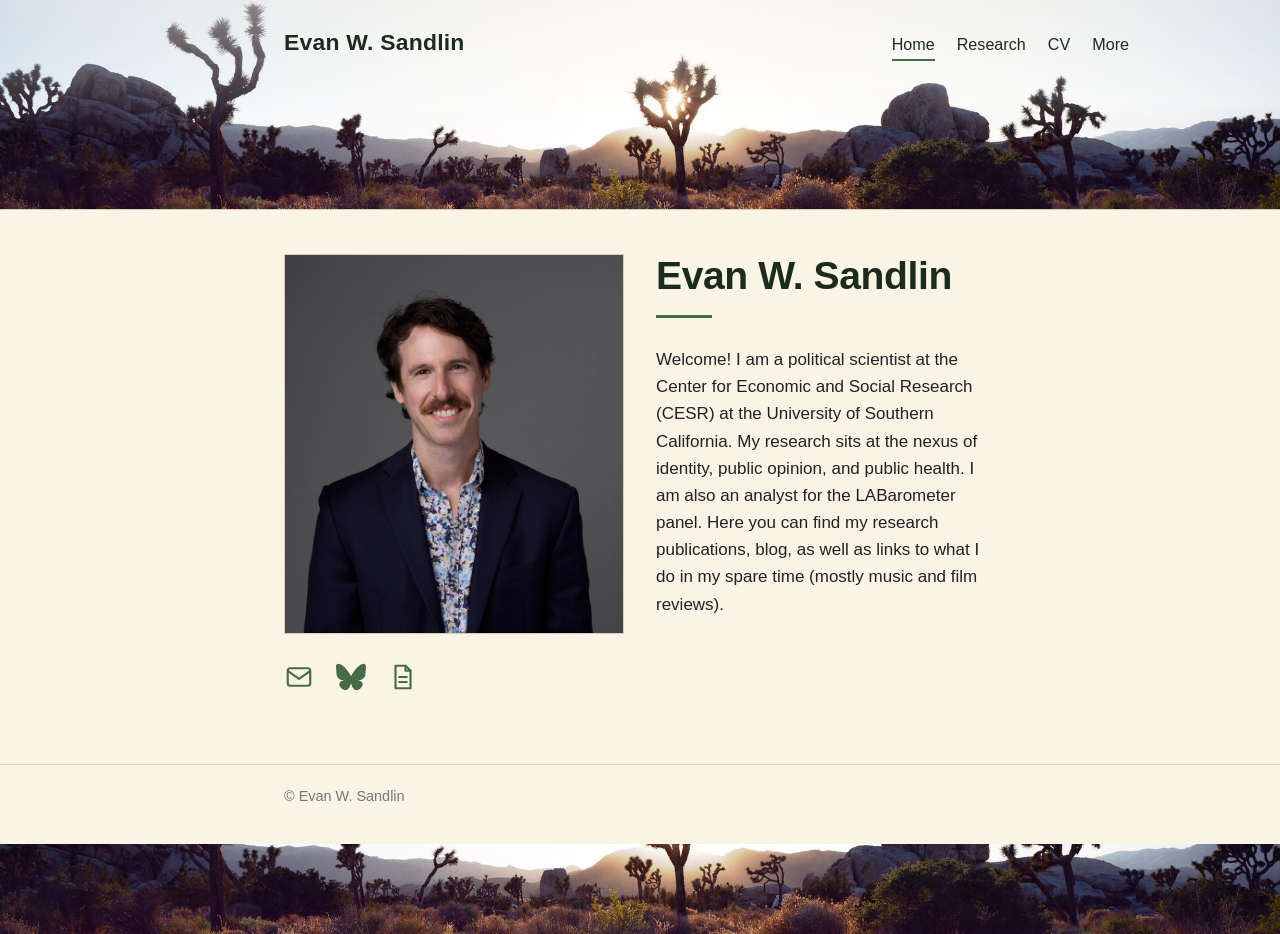
==== index.html @ f2b73f2e "Initial version of personal website Home, research, CV, and more pages; photo header and footer bann" ====
<!DOCTYPE html>
<html lang="en">
<head>
  <meta charset="utf-8">
  <meta name="viewport" content="width=device-width, initial-scale=1">
  <title>Evan W. Sandlin</title>
  <meta name="description" content="Evan W. Sandlin is a political scientist and research manager at the Center for Economic and Social Research, University of Southern California.">
  <link rel="stylesheet" href="/css/style.css">
</head>
<body>
  <header class="site-header">
    <div class="wrap">
      <a class="site-name" href="/">Evan W. Sandlin</a>
      <nav>
        <a href="/" aria-current="page">Home</a>
        <a href="/research/">Research</a>
        <a href="/cv/">CV</a>
        <a href="/more/">More</a>
      </nav>
    </div>
  </header>

  <main>
    <div class="wrap">
      <div class="intro">
        <!-- To change the photo, replace images/headshot.jpg (same file name). -->
        <img src="/images/headshot.jpg" alt="Headshot of Evan W. Sandlin" onerror="this.onerror=null;this.src='/images/headshot-placeholder.svg';">
        <div>
          <h1>Evan W. Sandlin</h1>
          <p>Welcome! I am a political scientist at the Center for Economic and Social Research (CESR) at the University of Southern California. My research sits at the nexus of identity, public opinion, and public health. I am also an analyst for the LABarometer panel. Here you can find my research publications, blog, as well as links to what I do in my spare time (mostly music and film reviews).</p>
        </div>
      </div>

      <div class="icons">
        <a class="icon-link" href="mailto:esandlin@usc.edu" aria-label="Email" title="Email"><svg class="stroke" viewBox="0 0 24 24" aria-hidden="true" focusable="false"><rect x="3" y="5" width="18" height="14" rx="2"/><path d="M3.5 7.5l8.5 6 8.5-6"/></svg></a>
        <a class="icon-link" href="https://bsky.app/profile/ewsandlin.bsky.social" aria-label="Bluesky" title="Bluesky"><svg viewBox="0 0 24 24" aria-hidden="true" focusable="false"><path d="M5.202 2.857C7.954 4.922 10.913 9.11 12 11.358c1.087-2.247 4.046-6.436 6.798-8.501C20.783 1.366 24 .213 24 3.883c0 .732-.42 6.156-.667 7.037-.856 3.061-3.978 3.842-6.755 3.37 4.854.826 6.089 3.562 3.422 6.299-5.065 5.196-7.28-1.304-7.847-2.97-.104-.305-.152-.448-.153-.327 0-.121-.05.022-.153.327-.568 1.666-2.782 8.166-7.847 2.97-2.667-2.737-1.432-5.473 3.422-6.3-2.777.473-5.899-.308-6.755-3.369C.42 10.04 0 4.615 0 3.883c0-3.67 3.217-2.517 5.202-1.026"/></svg></a>
        <a class="icon-link" href="/cv/" aria-label="CV" title="CV"><svg class="stroke" viewBox="0 0 24 24" aria-hidden="true" focusable="false"><path d="M6 3h8l4 4v14H6z"/><path d="M14 3v4h4M9 12h6M9 16h6"/></svg></a>
      </div>
    </div>
  </main>

  <footer class="site-footer">
    <div class="wrap">&copy; Evan W. Sandlin</div>
  </footer>
  <img class="banner banner-bottom" src="/images/banner-bottom.jpg" alt="" width="2000" height="200">
</body>
</html>
---- css/style.css ----
/* Site-wide styles. Plain white academic look, Arial throughout. */

*, *::before, *::after { box-sizing: border-box; }

html { font-size: 17px; }

body {
  margin: 0;
  background: #f9f4e6;
  color: #222222;
  font-family: Arial, Helvetica, sans-serif;
  line-height: 1.6;
}

a { color: #476b45; text-decoration: none; }
a:hover, a:focus { text-decoration: underline; }

.wrap {
  max-width: 760px;
  margin: 0 auto;
  padding: 0 24px;
}

/* ---------- Header / navigation ---------- */
.site-header {
  /* The photo is the header background; a soft cream fade at the top keeps the name and menu readable. */
  height: 210px;
  padding: 28px 0 0;
  background:
    linear-gradient(rgba(249, 244, 230, 0.55), rgba(249, 244, 230, 0) 65%),
    url("/images/banner-top.jpg") 50% 62% / cover no-repeat;
  border-bottom: 1px solid #d9cfb6;
}
.site-header .wrap {
  display: flex;
  flex-wrap: wrap;
  justify-content: space-between;
  align-items: baseline;
  gap: 12px 32px;
}
.site-name {
  font-size: 1.35rem;
  font-weight: bold;
  color: #1d2b1c;
  letter-spacing: 0.01em;
  line-height: 1.25;
}
.site-name:hover { text-decoration: none; }
/* SHIFT-NAV: on wider windows, slide the menu right (up to 160px) so it clears the sun in the photo. */
nav { display: flex; flex-wrap: wrap; line-height: 1.4; }
.site-header nav { margin-right: calc(-1 * clamp(0px, (100vw - 900px) * 0.35, 160px)); }
nav a {
  margin-left: 22px;
  font-size: 0.95rem;
  color: #1d2b1c;
  padding-bottom: 3px;
}
nav a:first-child { margin-left: 0; }
nav a:hover { color: #476b45; text-decoration: none; }
nav a[aria-current="page"] {
  color: #1d2b1c;
  border-bottom: 2px solid #476b45;
}

/* ---------- Main content ---------- */
main { padding: 44px 0 64px; min-height: 60vh; }

/* Page titles: large, dark green-black, with a short accent rule beneath. */
h1 {
  font-size: 2.3rem;
  font-weight: bold;
  color: #1d2b1c;
  margin: 0 0 28px;
  line-height: 1.15;
  letter-spacing: -0.01em;
}
h1::after {
  content: "";
  display: block;
  width: 56px;
  height: 3px;
  background: #476b45;
  margin-top: 16px;
}
/* Section headings: small spaced capitals in the accent color, clearly separate from titles and body text. */
h2 {
  font-size: 0.82rem;
  font-weight: bold;
  text-transform: uppercase;
  letter-spacing: 0.1em;
  color: #476b45;
  margin: 44px 0 16px;
}
p { margin: 0 0 16px; }

/* ---------- Home ---------- */
.intro {
  display: flex;
  gap: 32px;
  align-items: stretch;
}
.intro img {
  width: 340px;
  align-self: stretch;   /* photo runs from the top of the name to the bottom of the bio */
  height: auto;
  min-height: 0;
  object-fit: cover;
  object-position: center top;
  flex-shrink: 0;
  border: 1px solid #d9cfb6;
}

/* ---------- Research ---------- */
.pub {
  padding: 20px 0;
  border-top: 1px solid #e2d8c0;
}
.pub:first-of-type { border-top: none; padding-top: 0; }
.pub .title { font-weight: bold; color: #111111; margin: 0 0 2px; }
.pub .meta { color: #555555; font-size: 0.93rem; margin: 0 0 8px; }
.pub .abstract { font-size: 0.95rem; margin: 0 0 8px; }
.pub .pub-link { font-size: 0.93rem; }
.pub details { margin: 0 0 8px; }
.pub summary { cursor: pointer; font-size: 0.93rem; color: #476b45; }
.pub summary:hover { text-decoration: underline; }
.pub details .abstract { margin: 8px 0 0; }
.pub .missing { color: #8a7a55; font-style: italic; }
.plain { margin: 0 0 12px; font-size: 0.97rem; }
.plain .with { color: #555555; }

/* ---------- CV ---------- */
.cv-frame {
  width: 100%;
  height: 80vh;
  min-height: 520px;
  border: 1px solid #d9cfb6;
}
.cv-download { font-size: 0.95rem; margin-bottom: 14px; }

/* ---------- Blog ---------- */
.post {
  padding: 18px 0;
  border-top: 1px solid #e2d8c0;
}
.post:first-of-type { border-top: none; padding-top: 0; }
.post .date { color: #666666; font-size: 0.88rem; margin: 0 0 2px; }
.post .title { font-weight: bold; margin: 0 0 4px; }
.post .title a { color: #111111; }
.post .title a:hover { color: #476b45; }
.post .summary { font-size: 0.95rem; margin: 0; color: #333333; }

/* ---------- More ---------- */
.embed { width: 100%; border: 0; margin-top: 8px; }

/* ---------- Icon links (streaming services, social, email) ---------- */
.icons {
  display: flex;
  flex-wrap: wrap;
  align-items: center;
  gap: 22px;
  margin: 16px 0 8px;
}
.icon-link { display: inline-flex; width: 30px; height: 30px; color: #476b45; }
.icon-link:hover, .icon-link:focus-visible { color: #2d4a2c; text-decoration: none; }
.icon-link:focus-visible { outline: 2px solid #476b45; outline-offset: 4px; }
.icon-link svg { width: 100%; height: 100%; fill: currentColor; }
.icon-link svg.stroke { fill: none; stroke: currentColor; stroke-width: 1.7; stroke-linecap: round; stroke-linejoin: round; }
/* On the home page the icon row sits under the photo and bio. */
.intro + .icons { margin-top: 28px; }

/* ---------- Footer ---------- */
.site-footer {
  border-top: 1px solid #d9cfb6;
  padding: 20px 0 36px;
  color: #777777;
  font-size: 0.85rem;
}

/* ---------- Small screens ---------- */
@media (max-width: 640px) {
  html { font-size: 16px; }
  h1 { font-size: 1.9rem; }
  /* Phones: name and menu sit on plain cream; the photo is a strip underneath so the text never crosses the trees or sun. */
  .site-header {
    height: 225px;
    padding-top: 22px;
    background:
      linear-gradient(to bottom, #f9f4e6 0, #f9f4e6 84px, rgba(249, 244, 230, 0) 135px),
      url("/images/banner-top.jpg") 50% 100% / auto 150px no-repeat #f9f4e6;
  }
  .intro { flex-direction: column; gap: 20px; }
  .intro img { width: 100%; max-width: 300px; align-self: auto; aspect-ratio: 4 / 5; }
  .site-header .wrap { flex-direction: column; align-items: center; justify-content: flex-start; text-align: center; gap: 6px; }
  .site-header nav { justify-content: center; }
  nav a, nav a:first-child { margin: 0 9px; }
}

/* ---------- Recent reviews (Letterboxd) ---------- */
h3 {
  font-size: 0.95rem;
  font-weight: bold;
  color: #1d2b1c;
  margin: 24px 0 14px;
}
.reviews { list-style: none; margin: 0; padding: 0; }
.review {
  display: flex;
  gap: 18px;
  align-items: flex-start;
  padding: 18px 0;
  border-top: 1px solid #e2d8c0;
}
.review:first-child { border-top: none; padding-top: 0; }
.review .poster { flex-shrink: 0; }
.review img {
  display: block;
  width: 90px;
  height: auto;
  aspect-ratio: 2 / 3;
  object-fit: cover;
  border: 1px solid #d9cfb6;
  background: #efe8d4;
}
.review p { margin: 0; }
.film-title { font-weight: bold; }
.film-title a { color: #111111; }
.film-title a:hover { color: #476b45; }
.film-year { font-weight: normal; color: #666666; }
.film-meta { color: #666666; font-size: 0.85rem; margin: 2px 0 6px !important; }
.review-text { font-size: 0.95rem; }
.film-more { margin: 18px 0 0; font-size: 0.9rem; }
@media (max-width: 640px) {
  .review img { width: 64px; }
  .review { gap: 14px; }
}

/* ---------- Bottom photo banner ---------- */
.banner { display: block; width: 100%; object-fit: cover; }
.banner-bottom { height: 90px; object-position: 50% 50%; }
@media (max-width: 640px) {
  .banner-bottom { height: 60px; }
}
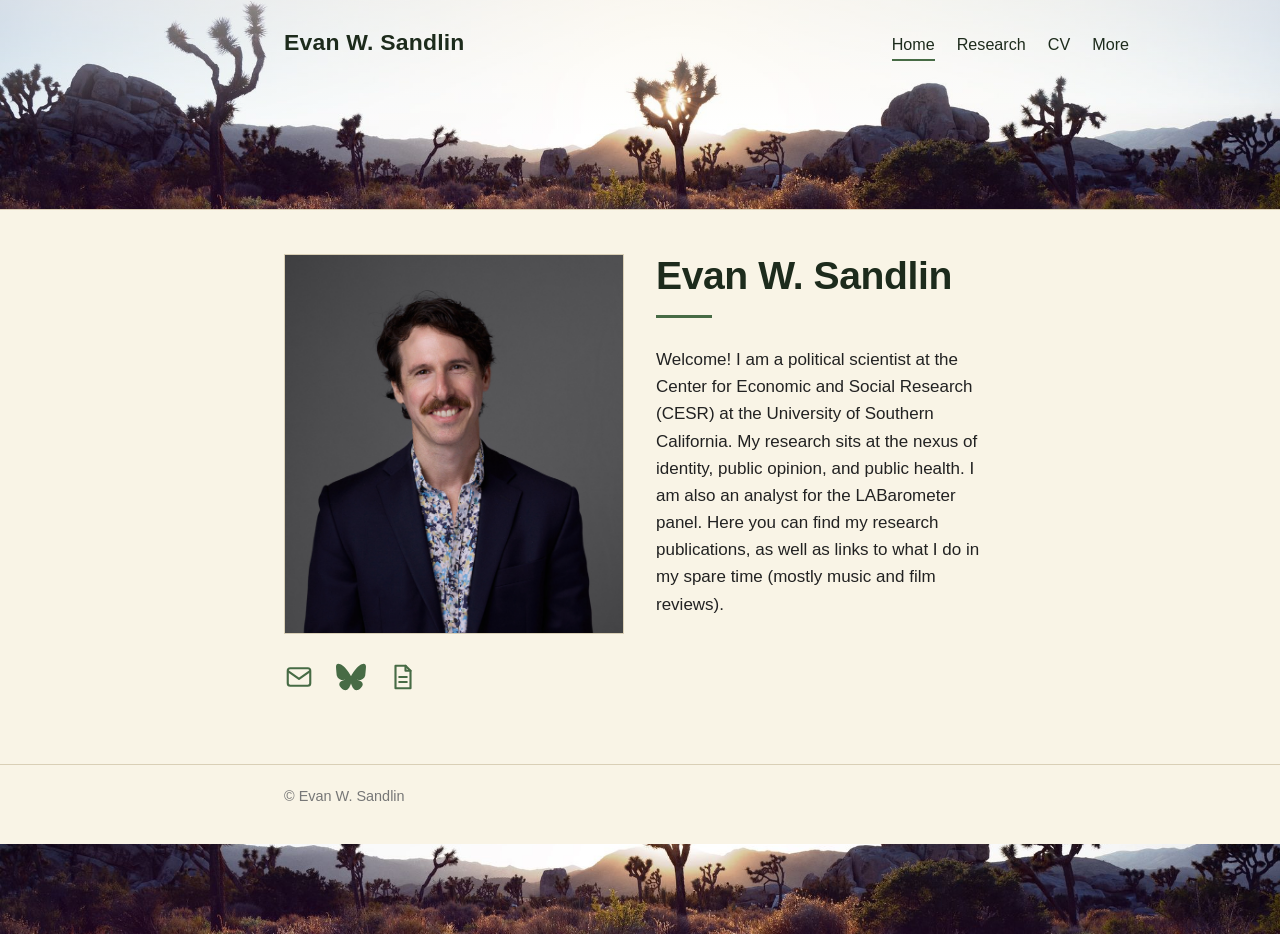
==== commit 6f1705e4: "Remove blog from home page bio until the blog is ready Co-Authored-By: Claude Sonnet 5.5 <noreply@an" ====
--- a/index.html
+++ b/index.html
@@ -27,7 +27,7 @@
         <img src="/images/headshot.jpg" alt="Headshot of Evan W. Sandlin" onerror="this.onerror=null;this.src='/images/headshot-placeholder.svg';">
         <div>
           <h1>Evan W. Sandlin</h1>
-          <p>Welcome! I am a political scientist at the Center for Economic and Social Research (CESR) at the University of Southern California. My research sits at the nexus of identity, public opinion, and public health. I am also an analyst for the LABarometer panel. Here you can find my research publications, blog, as well as links to what I do in my spare time (mostly music and film reviews).</p>
+          <p>Welcome! I am a political scientist at the Center for Economic and Social Research (CESR) at the University of Southern California. My research sits at the nexus of identity, public opinion, and public health. I am also an analyst for the LABarometer panel. Here you can find my research publications, as well as links to what I do in my spare time (mostly music and film reviews).</p>
         </div>
       </div>
 
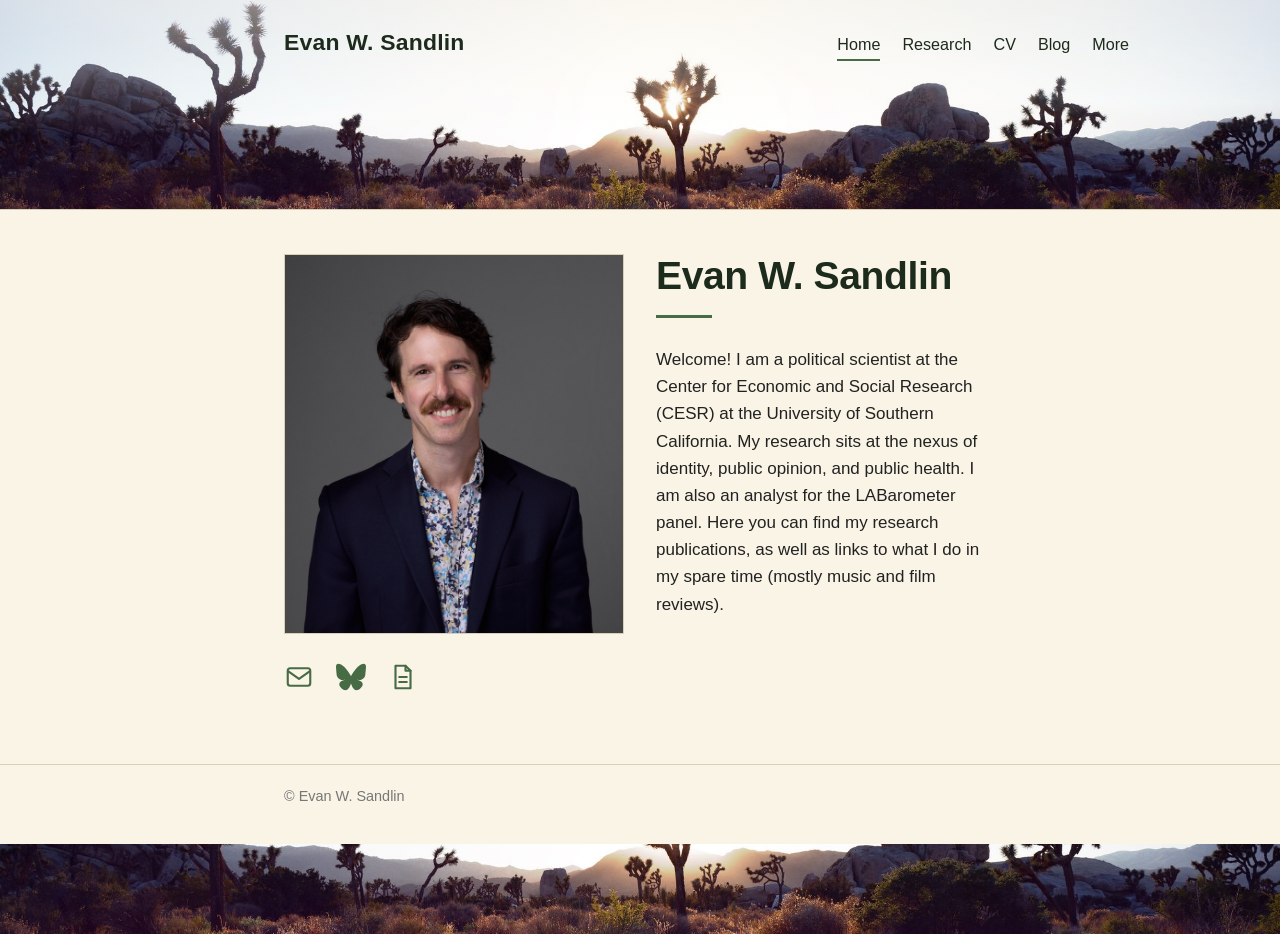
==== commit f26b0dbc: "Publish first blog post: Grades: A Universal Anxiety Add the post page with figures (metadata stripp" ====
--- a/index.html
+++ b/index.html
@@ -15,6 +15,7 @@
         <a href="/" aria-current="page">Home</a>
         <a href="/research/">Research</a>
         <a href="/cv/">CV</a>
+        <a href="/blog/">Blog</a>
         <a href="/more/">More</a>
       </nav>
     </div>
--- a/css/style.css
+++ b/css/style.css
@@ -148,6 +148,22 @@
 .post .title a { color: #111111; }
 .post .title a:hover { color: #476b45; }
 .post .summary { font-size: 0.95rem; margin: 0; color: #333333; }
+
+/* Individual blog posts: quotes indented with a green rule, figures full column width. */
+.article-date { color: #666666; font-size: 0.88rem; margin: 0 0 6px; }
+.article p a { text-decoration: underline; text-underline-offset: 2px; }
+.article blockquote {
+  margin: 0 0 20px;
+  padding: 2px 0 2px 20px;
+  border-left: 3px solid #476b45;
+  color: #444444;
+}
+.article blockquote p:last-child { margin-bottom: 0; }
+.article figure { margin: 28px 0; }
+.article figure img { display: block; width: 100%; height: auto; border: 1px solid #e2d8c0; background: #ffffff; }
+.article figcaption { color: #666666; font-size: 0.85rem; margin-top: 6px; }
+.article .back-link { margin-top: 36px; font-size: 0.93rem; }
+.article .back-link a { text-decoration: none; }
 
 /* ---------- More ---------- */
 .embed { width: 100%; border: 0; margin-top: 8px; }
